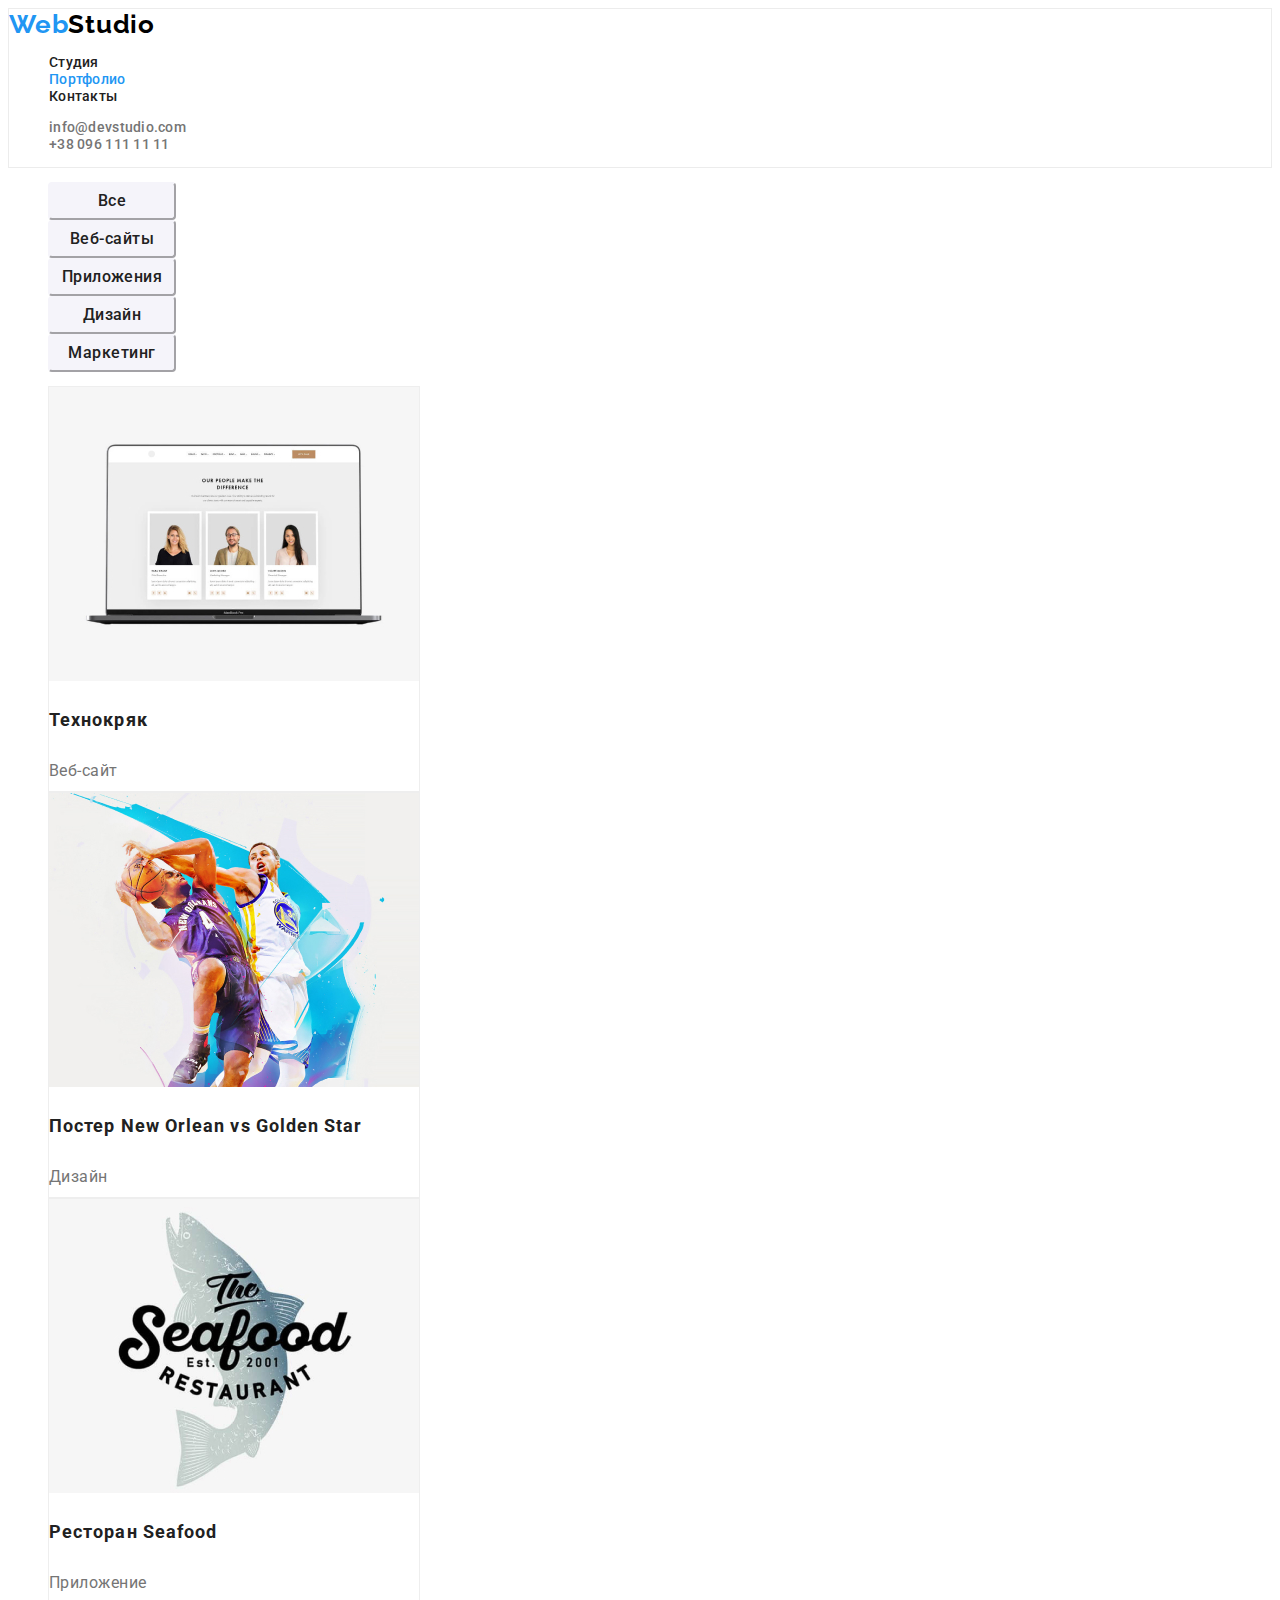
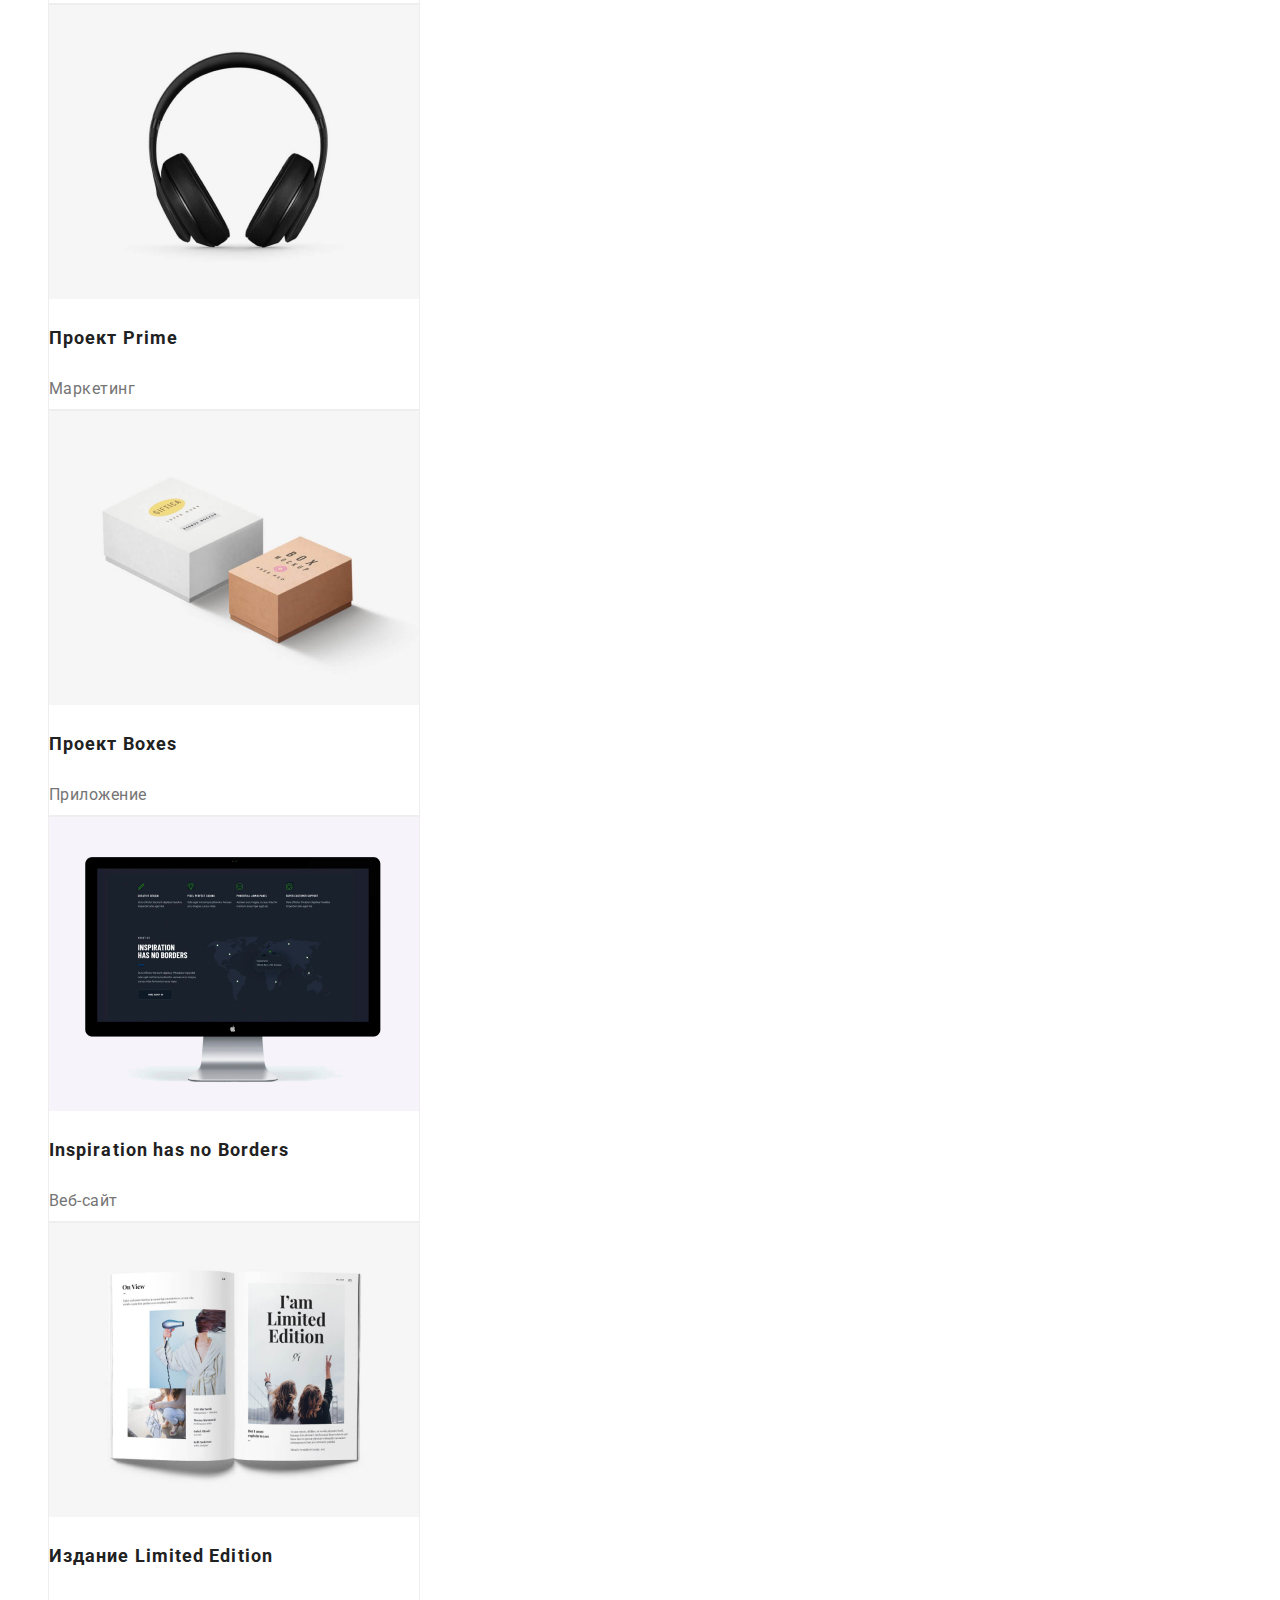
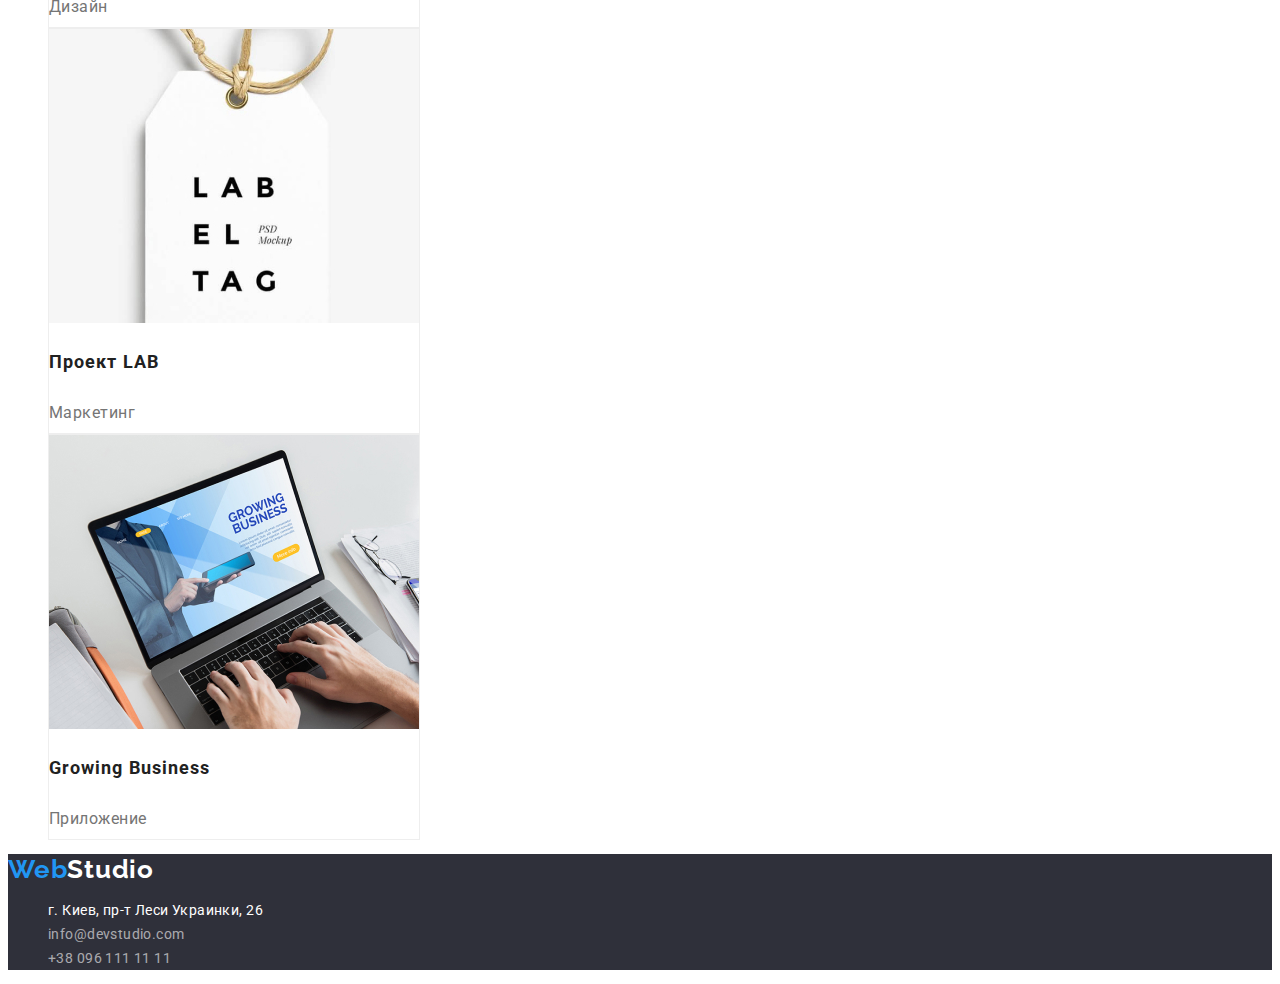
==== potfolio.html @ e9eed3c4 "created repository for homework#3" ====
<!DOCTYPE html>
<html lang="ru">
<head>
    <meta charset="UTF-8">
    <meta http-equiv="X-UA-Compatible" content="IE=edge">
    <meta name="viewport" content="width=device-width, initial-scale=1.0">
    <title>Document_portfolio</title>
    <link rel="preconnect" href="https://fonts.googleapis.com">
<link rel="preconnect" href="https://fonts.gstatic.com" crossorigin>
<link href="https://fonts.googleapis.com/css2?family=Raleway:wght@700&family=Roboto:wght@400;500;700;900&display=swap" rel="stylesheet">
<link rel="stylesheet" href="css/styles.css">
</head>
<body>
     <header class="header">
           <!-- main navigation -->
        <nav>
           <a class="logo" href="./index.html">Web<span class="logostudio">Studio</span></a>
<ul class="site-nav">
    <li class="nav-list"><a href="./index.html" class="nav-link">Студия</a></li>
    <li class="nav-list"><a href="./potfolio.html" class="nav-link current">Портфолио</a></li>
    <li class="nav-list"><a href="#" class="nav-link">Контакты</a></li>
</ul>
</nav>
<!-- contact navigation -->
<ul class="contact-nav"> 
    <li class="contact-list"><a href="mailto:info@devstudio.com" class="contact-link">info@devstudio.com</a></li>
    <li class="contact-list"><a href="tel:+380961111111" class="contact-link">+38 096 111 11 11</a></li>
</ul>
    </header> 
    <main>
     <!-- Services buttons -->
     <section class="buttons">
         <h2 class="visually-hidden">Меню кнопок</h2>
                  <ul class="buttons-list">
            <li class="buttons-item"><button type="button" class="button-about">Все</button></li>
            <li class="buttons-item"><button type="button" class="button-about">Веб-сайты</button></li>
            <li class="buttons-item"><button type="button" class="button-about">Приложения</button></li>
            <li class="buttons-item"><button type="button" class="button-about">Дизайн</button></li>
            <li class="buttons-item"><button type="button" class="button-about">Маркетинг</button></li>
        </ul>
        </section>
         <!--examples block-->
    <section class="samples">
            <h2 class="visually-hidden">Примеры работ</h2>
            <ul class="samples-list">
                <li class="samples-item">
                    <img src="./images/potfolio_images/technokryak.jpg" 
                    alt="веь-сайт технокряк"
                    width="370"
                    height="294">
                    <h3 class="samples-title">Технокряк</h3>
                    <p class="samples-par">Веб-сайт</p>
                </li>
                <li class="samples-item">
                    <img src="./images/potfolio_images/poster_new_orlean.jpg" 
                    alt="Дизайн Постер New Orlean vs Golden Star"
                    width="370"
                    height="294">
                    <h3 class="samples-title">Постер New Orlean vs Golden Star</h3>
                    <p class="samples-par">Дизайн</p>
                </li>
                <li class="samples-item">
                    <img src="./images/potfolio_images/restauraunt_seafood.jpg" 
                    alt="Приложение Ресторан Seafood"
                    width="370"
                    height="294">
                    <h3 class="samples-title">Ресторан Seafood</h3>
                    <p class="samples-par">Приложение</p>
                </li>
                <li class="samples-item">
                    <img src="./images/potfolio_images/project_prime.jpg" 
                    alt="Маркетинг Проект Prime"
                    width="370"
                    height="294">
                    <h3 class="samples-title">Проект Prime</h3>
                    <p class="samples-par">Маркетинг</p>
                </li>
                   <li class="samples-item">
                    <img src="./images/potfolio_images/projects_boxes.jpg" 
                    alt="Приложение Проект Boxes"
                    width="370"
                    height="294">
                    <h3 class="samples-title">Проект Boxes</h3>
                    <p class="samples-par">Приложение</p>
                </li>
                <li class="samples-item">
                    <img src="./images/potfolio_images/inspiration_has_no_borders.jpg" 
                    alt="Веб-сайт Inspiration has no Borders"

                    width="370"
                    height="294">
                    <h3 class="samples-title">Inspiration has no Borders</h3>
                    <p class="samples-par">Веб-сайт</p>
                </li>
                <li class="samples-item">
                    <img src="./images/potfolio_images/limited_edition.jpg" 
                    alt="Дизайн Издание Limited Edition"
                    width="370"
                    height="294">
                    <h3 class="samples-title">Издание Limited Edition</h3>
                    <p class="samples-par">Дизайн</p>
                </li>
                <li class="samples-item">
                    <img src="./images/potfolio_images/project_lab.jpg" 
                    alt="Маркетинг Проект LAB"
                    width="370"
                    height="294">
                    <h3 class="samples-title">Проект LAB</h3>
                    <p class="samples-par">Маркетинг</p>
                </li>
                 <li class="samples-item">
                    <img src="./images/potfolio_images/growing_business.jpg" 
                    alt="Приложение Growing Business"
                    width="370"
                    height="294">
                    <h3 class="samples-title">Growing Business</h3>
                    <p class="samples-par">Приложение</p>
                </li>
            </ul>
        </section>
        </main>
    <footer class="footer">
        <a class="logo" href="./index.html">Web<span class="logostudio">Studio</span></a>
            <ul class="contacts-footer">
                <address>
    <a class="adress" href="https://goo.gl/maps/piqngm7oDQpEDh6u6" 
    target="_blank" 
    rel="noopener nofollow noreferrer">
    г. Киев, пр-т Леси Украинки, 26</a>
</address>
<li class="footer-list"><a href="mailto:info@devstudio.com" class="footer-link">info@devstudio.com</a></li>
<li class="footer-list"><a href="tel:+380961111111" class="footer-link">+38 096 111 11 11</a></li>
</ul>
    </footer>
 </body>
</html>
---- css/styles.css ----
/* Common style settings */
:root {
    --text-color-blue: #2196f3;
    --text-color-black: #212121;
    --text-color-grey: #757575;
    --color-white: #ffffff;
    --color-grey: #f5f4fa;
    --color-dark: #2f303a;
       --text-color-footer: #ffffff99;
    --logo-color-black: #000000;
    --color-hover-button:#188ce8;
}

/* hidden titles */
.visually-hidden {
  position: absolute;
  width: 1px;
  height: 1px;
  margin: -1px;
  border: 0;
  padding: 0;
  
  white-space: nowrap;
  clip-path: inset(100%);
  clip: rect(0 0 0 0);
  overflow: hidden;
}
/* Main styles */
body {
    background-color: var(--color-white);
    color: var(--text-color-black);
     font-family: Roboto, sans-serif;
  letter-spacing: 0.03em;
  font-size: 14px;
}
/* List, link, p settings */
ul{
    list-style: none;
}
a {
    text-decoration: none;
    cursor: pointer;
}
p {
    font-style: normal;
    font-weight: 400;
}
/* Logo settings in header and footer */
.logo {
    font-family: 'Raleway';
font-style: normal;
font-weight: 700;
font-size: 26px;
line-height: 1.19;
letter-spacing: 0.03em;
color: var(--text-color-blue);
}
header .logostudio {
    font-family: 'Raleway';
font-style: normal;
font-weight: 700;
font-size: 26px;
line-height: 1.19;
letter-spacing: 0.03em;
color: var(--logo-color-black);
}
footer .logostudio {
    font-family: 'Raleway';
font-style: normal;
font-weight: 700;
font-size: 26px;
line-height: 1.19;
letter-spacing: 0.03em;
color: var(--color-white);
}
/* Header, footer background */
.header {
    border: 1px solid #ECECEC;
}
.footer {
    background-color: var(--color-dark);
}
.nav-link {
    font-family: 'Roboto', sans-serif;
font-style: normal;
font-weight: 500;
font-size: 14px;
line-height: 1.14;
letter-spacing: 0.02em;
color: var(--text-color-black);
}
.contact-link {
    font-family: 'Roboto', sans-serif;
font-style: normal;
font-weight: 500;
font-size: 14px;
line-height: 1.14;
letter-spacing: 0.02em;
color: var(--text-color-grey);
}

/* Зміна кольору при наведенні та зміні фокусу */
.nav-list a:hover,
.contact-list a:hover,
.nav-list a:focus,
.contact-list a:focus,
.footer-link:hover,
.footer-link:focus,
.adress:hover,
.adress:focus {
    color: var(--text-color-blue);
}
/* Налаштування секції hero */
.hero {
    background-color: var(--color-dark);
    border: 1px solid #ECECEC
}
.hero-title {
    font-family: 'Roboto';
font-style: normal;
font-weight: 900;
font-size: 44px;
line-height: 1.45;
text-align: center;
letter-spacing: 0.06em;
text-transform: uppercase;
 color: var(--color-white);
}
/* Налаштування кнопки order */
.button-order {
background: var(--text-color-blue);
box-shadow: 0px 4px 4px rgba(0, 0, 0, 0.15);
border-radius: 4px;
color: var(--color-white);
font-family: 'Roboto';
font-style: normal;
font-weight: 700;
font-size: 16px;
line-height: 1.88;
display: flex;
align-items: center;
text-align: center;
letter-spacing: 0.06em;
cursor: pointer;
}

.button-order:hover,
.button-order:focus {
background-color: var(--color-hover-button);
}
/* Налаштування секції main */
.main-title {
    font-family: 'Roboto';
font-style: normal;
font-weight: 700;
font-size: 14px;
line-height: 1.14;
letter-spacing: 0.03em;
text-transform: uppercase;
}
.main-about {
    font-family: 'Roboto';
font-style: normal;
font-weight: 400;
font-size: 14px;
line-height: 1.71;
letter-spacing: 0.03em;
color: var(--text-color-grey);
}
/* Налаштування секції services */
.services-title {
    font-family: 'Roboto';
font-style: normal;
font-weight: 700;
font-size: 36px;
line-height: 1.17;
text-align: center;
letter-spacing: 0.03em;
}
/* Налаштування секції team */
.team {
    background-color: var(--color-grey);
}
.team-title {
    font-family: 'Roboto';
font-style: normal;
font-weight: 700;
font-size: 36px;
line-height: 1.17;
text-align: center;
letter-spacing: 0.03em;
}
.team-list {
   display: block;
    width: 270px;
height: 368px;
       box-shadow: 0px 1px 3px rgba(0, 0, 0, 0.12), 0px 1px 1px rgba(0, 0, 0, 0.14), 0px 2px 1px rgba(0, 0, 0, 0.2);
border-radius: 0px 0px 4px 4px
}
.team h3 {
    font-family: 'Roboto';
font-style: normal;
font-weight: 500;
font-size: 16px;
line-height: 1.19;
letter-spacing: 0.03em;
}
.team p {
    font-family: 'Roboto';
font-style: normal;
font-weight: 400;
font-size: 16px;
line-height: 1.19;
letter-spacing: 0.03em;
color: var(--text-color-grey);
}
.team-list {
    background-color: var(--color-white);
    text-align: center;
}

/* Налаштування footer */
.adress {
    font-family: 'Roboto';
font-style: normal;
font-weight: 400;
font-size: 14px;
line-height: 1.71;
letter-spacing: 0.03em;
color: var(--color-white);
}

.footer-link {
    font-family: 'Roboto';
font-style: normal;
font-weight: 400;
font-size: 14px;
line-height: 1.71;
letter-spacing: 0.03em;
color: var(--text-color-footer);
}
/* Поточна сторінка */
.current {
    color: var(--text-color-blue);
}
/* Налаштування сторінки портфоліо */
/* Налаштування кнопок сервісів сторінки портфоліо */
.button-about {
width: 128px;
height: 38px;
background-color: var(--color-grey);
color: var(--text-color-black);
border-radius: 4px;
border-color: var(--color-grey);
font-family: 'Roboto';
font-style: normal;
font-weight: 500;
font-size: 16px;
line-height: 1.62;
text-align: center;
letter-spacing: 0.03em;
}
.button-about:hover,
.button-about:focus {
    color: var(--color-white);
    background-color: var(--text-color-blue);
    cursor: pointer;
}
.samples-item {
    display: block;
      width: 370px;
height: 404px;
background-color: var(--color-white);
border: 1px solid #EEEEEE;
}
.samples-title {
    font-family: 'Roboto';
font-style: normal;
font-weight: 700;
font-size: 18px;
line-height: 2;
letter-spacing: 0.06em;
color: var(--text-color-black);
}

.samples-par{
font-family: 'Roboto';
font-style: normal;
font-weight: 400;
font-size: 16px;
line-height: 1.88;
letter-spacing: 0.03em;
color: var(--text-color-grey);
}
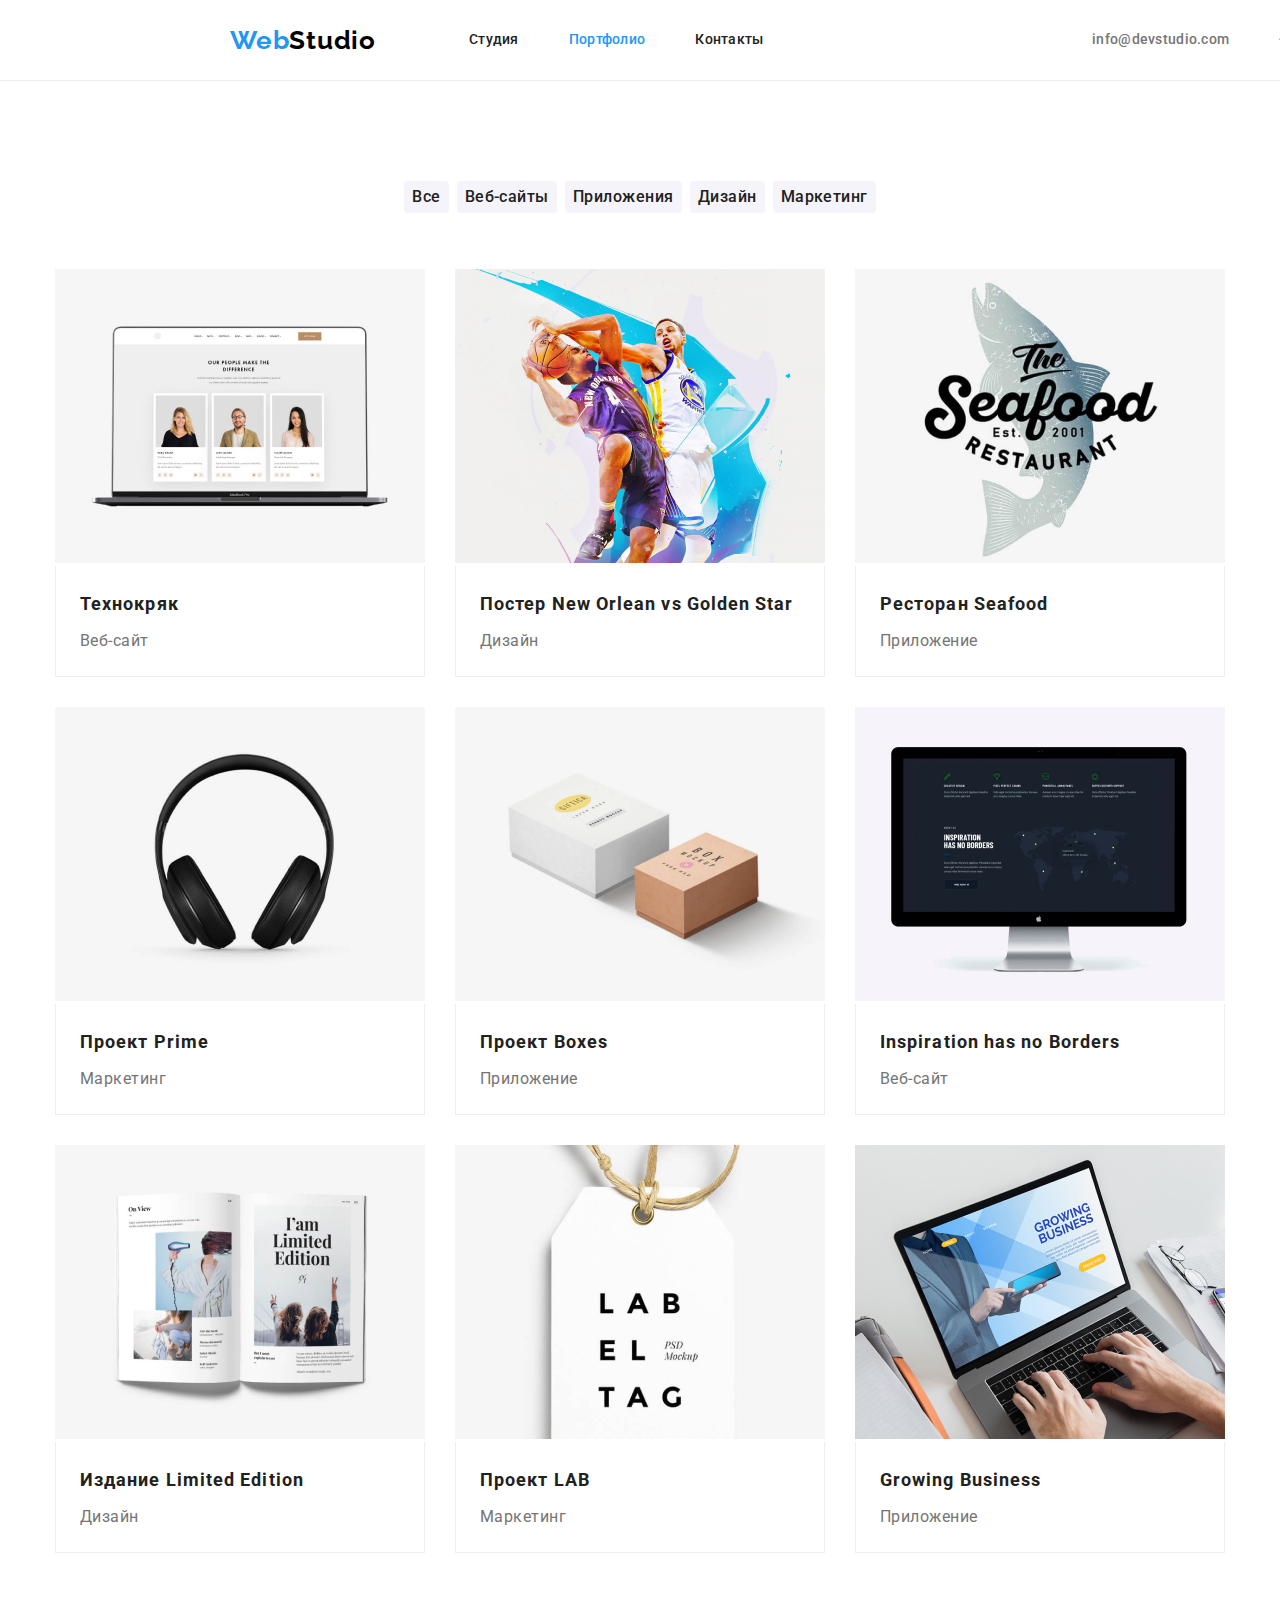
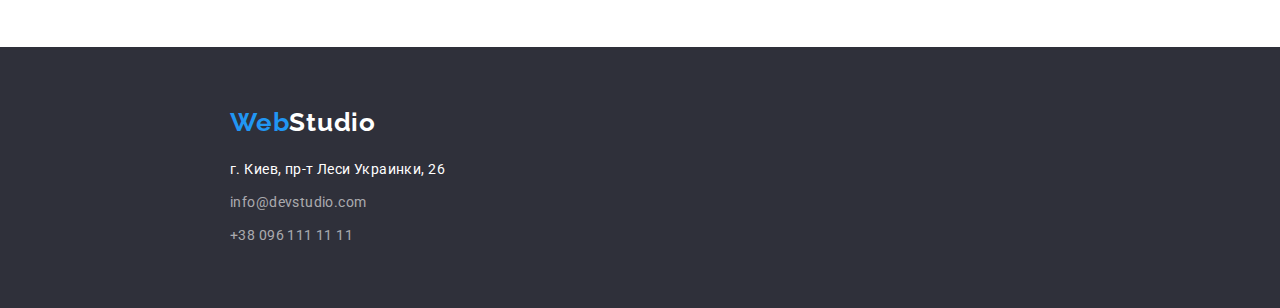
==== commit 73077fd7: "homework#3 first check" ====
--- a/potfolio.html
+++ b/potfolio.html
@@ -4,33 +4,38 @@
     <meta charset="UTF-8">
     <meta http-equiv="X-UA-Compatible" content="IE=edge">
     <meta name="viewport" content="width=device-width, initial-scale=1.0">
-    <title>Document_portfolio</title>
+    <title>WebStduio Portfolio</title>
     <link rel="preconnect" href="https://fonts.googleapis.com">
 <link rel="preconnect" href="https://fonts.gstatic.com" crossorigin>
 <link href="https://fonts.googleapis.com/css2?family=Raleway:wght@700&family=Roboto:wght@400;500;700;900&display=swap" rel="stylesheet">
+<link rel="stylesheet"
+    href="https://cdnjs.cloudflare.com/ajax/libs/modern-normalize/1.1.0/modern-normalize.min.css" />
 <link rel="stylesheet" href="css/styles.css">
 </head>
 <body>
-     <header class="header">
+           <header class="page-header">
+        <div class="container main-nav">
            <!-- main navigation -->
-        <nav>
+        <nav class="header-nav">
            <a class="logo" href="./index.html">Web<span class="logostudio">Studio</span></a>
-<ul class="site-nav">
-    <li class="nav-list"><a href="./index.html" class="nav-link">Студия</a></li>
-    <li class="nav-list"><a href="./potfolio.html" class="nav-link current">Портфолио</a></li>
-    <li class="nav-list"><a href="#" class="nav-link">Контакты</a></li>
+<ul class="nav-list"> 
+    <li class="nav-item"><a href="./index.html" class="nav-link">Студия</a></li>
+    <li class="nav-item"><a href="./potfolio.html" class="nav-link current">Портфолио</a></li>
+    <li class="nav-item"><a href="#" class="nav-link">Контакты</a></li>
 </ul>
 </nav>
 <!-- contact navigation -->
-<ul class="contact-nav"> 
-    <li class="contact-list"><a href="mailto:info@devstudio.com" class="contact-link">info@devstudio.com</a></li>
-    <li class="contact-list"><a href="tel:+380961111111" class="contact-link">+38 096 111 11 11</a></li>
+<ul class="contact-list"> 
+    <li class="contact-item"><a href="mailto:info@devstudio.com" class="contact-link">info@devstudio.com</a></li>
+    <li class="contact-item"><a href="tel:+380961111111" class="contact-link">+38 096 111 11 11</a></li>
 </ul>
+</div>
     </header> 
+     <div class="container">
     <main>
      <!-- Services buttons -->
      <section class="buttons">
-         <h2 class="visually-hidden">Меню кнопок</h2>
+                 <h2 class="visually-hidden">Меню кнопок</h2>
                   <ul class="buttons-list">
             <li class="buttons-item"><button type="button" class="button-about">Все</button></li>
             <li class="buttons-item"><button type="button" class="button-about">Веб-сайты</button></li>
@@ -38,50 +43,60 @@
             <li class="buttons-item"><button type="button" class="button-about">Дизайн</button></li>
             <li class="buttons-item"><button type="button" class="button-about">Маркетинг</button></li>
         </ul>
-        </section>
+             </section>
          <!--examples block-->
     <section class="samples">
-            <h2 class="visually-hidden">Примеры работ</h2>
+                    <h2 class="visually-hidden">Примеры работ</h2>
             <ul class="samples-list">
                 <li class="samples-item">
                     <img src="./images/potfolio_images/technokryak.jpg" 
                     alt="веь-сайт технокряк"
                     width="370"
                     height="294">
+                    <div class="samples-border">
                     <h3 class="samples-title">Технокряк</h3>
                     <p class="samples-par">Веб-сайт</p>
+                    </div>
                 </li>
                 <li class="samples-item">
                     <img src="./images/potfolio_images/poster_new_orlean.jpg" 
                     alt="Дизайн Постер New Orlean vs Golden Star"
                     width="370"
                     height="294">
+                    <div class="samples-border">
                     <h3 class="samples-title">Постер New Orlean vs Golden Star</h3>
                     <p class="samples-par">Дизайн</p>
+                    </div>
                 </li>
                 <li class="samples-item">
                     <img src="./images/potfolio_images/restauraunt_seafood.jpg" 
                     alt="Приложение Ресторан Seafood"
                     width="370"
                     height="294">
+                    <div class="samples-border">
                     <h3 class="samples-title">Ресторан Seafood</h3>
                     <p class="samples-par">Приложение</p>
+                    </div>
                 </li>
                 <li class="samples-item">
                     <img src="./images/potfolio_images/project_prime.jpg" 
                     alt="Маркетинг Проект Prime"
                     width="370"
                     height="294">
+                    <div class="samples-border">
                     <h3 class="samples-title">Проект Prime</h3>
                     <p class="samples-par">Маркетинг</p>
+                    </div>
                 </li>
                    <li class="samples-item">
                     <img src="./images/potfolio_images/projects_boxes.jpg" 
                     alt="Приложение Проект Boxes"
                     width="370"
                     height="294">
+                    <div class="samples-border">
                     <h3 class="samples-title">Проект Boxes</h3>
                     <p class="samples-par">Приложение</p>
+                    </div>
                 </li>
                 <li class="samples-item">
                     <img src="./images/potfolio_images/inspiration_has_no_borders.jpg" 
@@ -89,48 +104,61 @@
 
                     width="370"
                     height="294">
+                    <div class="samples-border">
                     <h3 class="samples-title">Inspiration has no Borders</h3>
                     <p class="samples-par">Веб-сайт</p>
+                    </div>
                 </li>
                 <li class="samples-item">
                     <img src="./images/potfolio_images/limited_edition.jpg" 
                     alt="Дизайн Издание Limited Edition"
                     width="370"
                     height="294">
+                    <div class="samples-border">
                     <h3 class="samples-title">Издание Limited Edition</h3>
                     <p class="samples-par">Дизайн</p>
+                    </div>
                 </li>
                 <li class="samples-item">
                     <img src="./images/potfolio_images/project_lab.jpg" 
                     alt="Маркетинг Проект LAB"
                     width="370"
                     height="294">
+                    <div class="samples-border">
                     <h3 class="samples-title">Проект LAB</h3>
                     <p class="samples-par">Маркетинг</p>
+                    </div>
                 </li>
                  <li class="samples-item">
                     <img src="./images/potfolio_images/growing_business.jpg" 
                     alt="Приложение Growing Business"
                     width="370"
                     height="294">
+                    <div class="samples-border">
                     <h3 class="samples-title">Growing Business</h3>
                     <p class="samples-par">Приложение</p>
+                    </div>
                 </li>
             </ul>
-        </section>
+            </section>
         </main>
-    <footer class="footer">
+        </div>
+  <footer class="footer">
+    <div class="container footer-nav">
         <a class="logo" href="./index.html">Web<span class="logostudio">Studio</span></a>
-            <ul class="contacts-footer">
+            <ul class="footer-list">
+                <li class="footer-item">
                 <address>
-    <a class="adress" href="https://goo.gl/maps/piqngm7oDQpEDh6u6" 
+                        <a class="adress" href="https://goo.gl/maps/piqngm7oDQpEDh6u6" 
     target="_blank" 
     rel="noopener nofollow noreferrer">
     г. Киев, пр-т Леси Украинки, 26</a>
 </address>
-<li class="footer-list"><a href="mailto:info@devstudio.com" class="footer-link">info@devstudio.com</a></li>
-<li class="footer-list"><a href="tel:+380961111111" class="footer-link">+38 096 111 11 11</a></li>
+</li>
+<li class="footer-item"><a href="mailto:info@devstudio.com" class="footer-link">info@devstudio.com</a></li>
+<li class="footer-item"><a href="tel:+380961111111" class="footer-link">+38 096 111 11 11</a></li>
 </ul>
+</div>
     </footer>
- </body>
+  </body>
 </html>--- a/css/styles.css
+++ b/css/styles.css
@@ -9,6 +9,13 @@
        --text-color-footer: #ffffff99;
     --logo-color-black: #000000;
     --color-hover-button:#188ce8;
+}
+.container {
+    width: 1200px;
+    margin-left: auto;
+    margin-right: auto;
+    padding-left: 15px;
+    padding-right: 15px;
 }
 
 /* hidden titles */
@@ -74,12 +81,15 @@
 color: var(--color-white);
 }
 /* Header, footer background */
-.header {
-    border: 1px solid #ECECEC;
-}
-.footer {
-    background-color: var(--color-dark);
-}
+.page-header {
+    border-bottom: 1px solid #ECECEC;
+    width: 1630px;
+    margin-left: auto;
+    margin-right: auto;
+    padding-left: 15px;
+    padding-right: 15px;
+}
+
 .nav-link {
     font-family: 'Roboto', sans-serif;
 font-style: normal;
@@ -109,12 +119,64 @@
 .adress:hover,
 .adress:focus {
     color: var(--text-color-blue);
-}
+    cursor: pointer;
+}
+/* Налаштування main-nav */
+.main-nav {
+    display: flex;
+    }
+    .header-nav {
+        display: flex;
+align-items: center;
+    }
+/* Налаштування посилань сторінок header */
+
+.nav-list {
+    display: flex;
+    margin-left: 93px;
+    padding-left: 0;
+    margin-top: 0;
+    margin-bottom: 0;
+}
+.nav-list .nav-item + .nav-item {
+        margin-left: 50px;
+        
+}
+.nav-list .nav-link {
+    padding-top: 32px;
+    padding-bottom: 32px;
+    display: block;
+    }
+/* Налаштування контактів header */
+.contact-list {
+    display: flex;
+    margin-left: auto;
+    padding-left: 0;
+    margin-top: 0;
+    margin-bottom: 0;
+}
+.contact-list .contact-item + .contact-item {
+    margin-left: 50px;   
+}
+.contact-list .contact-link {
+    padding-top: 32px;
+    padding-bottom: 32px;
+    display: block;
+}
+
+
+
 /* Налаштування секції hero */
 .hero {
     background-color: var(--color-dark);
-    border: 1px solid #ECECEC
-}
+    text-align: center;
+    width: 1630px;
+    margin-left: auto;
+    margin-right: auto;
+    padding-left: 15px;
+    padding-right: 15px;
+    margin-bottom: 94px;
+    }
 .hero-title {
     font-family: 'Roboto';
 font-style: normal;
@@ -125,6 +187,10 @@
 letter-spacing: 0.06em;
 text-transform: uppercase;
  color: var(--color-white);
+ padding-top: 200px;
+ margin-top: 0;
+ margin-bottom: 0;
+ margin-bottom: 40px;
 }
 /* Налаштування кнопки order */
 .button-order {
@@ -137,11 +203,13 @@
 font-weight: 700;
 font-size: 16px;
 line-height: 1.88;
-display: flex;
-align-items: center;
 text-align: center;
 letter-spacing: 0.06em;
 cursor: pointer;
+padding: 10px 32px;
+}
+.hero-content {
+    padding-bottom: 200px;
 }
 
 .button-order:hover,
@@ -157,6 +225,8 @@
 line-height: 1.14;
 letter-spacing: 0.03em;
 text-transform: uppercase;
+margin-top: 0;
+margin-bottom: 10px;
 }
 .main-about {
     font-family: 'Roboto';
@@ -166,6 +236,25 @@
 line-height: 1.71;
 letter-spacing: 0.03em;
 color: var(--text-color-grey);
+display: flex;
+width: 270px;
+margin-top: 0;
+margin-bottom: 0;
+}
+.main-item {
+    display: block;
+}
+.main-list {
+    display: flex;
+    padding-left: 0;
+    margin-top: 0;
+    margin-bottom: 0;
+}
+.main-list .main-item + .main-item {
+    margin-left: 30px;
+}
+.main {
+    margin-bottom: 94px;
 }
 /* Налаштування секції services */
 .services-title {
@@ -176,10 +265,36 @@
 line-height: 1.17;
 text-align: center;
 letter-spacing: 0.03em;
+margin-top: 0;
+margin-bottom: 50px;
+}
+.services-item {
+    display: flex;
+    margin-top: 0;
+    margin-bottom: 0;
+}
+.services-list {
+    display: flex;
+    margin-top: 0;
+    margin-bottom: 0;
+    padding-left: 0;
+}
+.services-list .services-item + .services-item {
+    margin-left: 30px;
+}
+.services {
+    margin-bottom: 94px;
 }
 /* Налаштування секції team */
 .team {
     background-color: var(--color-grey);
+    text-align: center;
+    width: 1630px;
+    margin-left: auto;
+    margin-right: auto;
+    padding-left: 15px;
+    padding-right: 15px;
+    margin-bottom: 0;
 }
 .team-title {
     font-family: 'Roboto';
@@ -189,13 +304,25 @@
 line-height: 1.17;
 text-align: center;
 letter-spacing: 0.03em;
-}
-.team-list {
+margin-top: 0;
+margin-bottom: 50px;
+padding-top: 94px;
+}
+.team-item {
    display: block;
     width: 270px;
-height: 368px;
        box-shadow: 0px 1px 3px rgba(0, 0, 0, 0.12), 0px 1px 1px rgba(0, 0, 0, 0.14), 0px 2px 1px rgba(0, 0, 0, 0.2);
-border-radius: 0px 0px 4px 4px
+border-radius: 0px 0px 4px 4px;
+}
+.team-list {
+    display: flex;
+    padding-left: 0;
+    margin-top: 0;
+    margin-bottom: 0;
+    padding-bottom: 94px;
+}
+.team-list .team-item + .team-item {
+    margin-left: 30px;
 }
 .team h3 {
     font-family: 'Roboto';
@@ -214,12 +341,37 @@
 letter-spacing: 0.03em;
 color: var(--text-color-grey);
 }
-.team-list {
+.team-item {
     background-color: var(--color-white);
     text-align: center;
 }
+.team-item img {
+    margin-bottom: 30px;
+}
+.team-item h3 {
+    margin-top: 0;
+    margin-bottom: 10px;
+}
+
+.team-item p {
+    margin-top: 0;
+    margin-bottom: 0;
+    padding-bottom: 30px;
+}
 
 /* Налаштування footer */
+.footer {
+    background-color: var(--color-dark);
+    width: 1630px;
+    margin-left: auto;
+    margin-right: auto;
+    padding-left: 15px;
+    padding-right: 15px;
+}
+.footer .footer-nav {
+    padding-top: 60px;
+    text-align: left;
+}
 .adress {
     font-family: 'Roboto';
 font-style: normal;
@@ -239,39 +391,110 @@
 letter-spacing: 0.03em;
 color: var(--text-color-footer);
 }
+.footer-list {
+    padding-left: 0;
+    margin-top: 0;
+    margin-bottom: 0;
+    margin-top: 20px;
+    padding-bottom: 60px;
+}
+.footer-list .footer-item:not(:last-child) {
+    margin-bottom: 9px;
+}
+.footer .logo {
+    margin-bottom: 20px;
+}
 /* Поточна сторінка */
 .current {
     color: var(--text-color-blue);
 }
 /* Налаштування сторінки портфоліо */
 /* Налаштування кнопок сервісів сторінки портфоліо */
+.buttons-list {
+    padding-left: 0;
+    margin-top: 0;
+    margin-bottom: 0;
+}
+.buttons-item {
+    display: flex;
+}
+.buttons-list {
+    display: flex;
+    justify-content: center;
+}
 .button-about {
-width: 128px;
-height: 38px;
-background-color: var(--color-grey);
-color: var(--text-color-black);
-border-radius: 4px;
-border-color: var(--color-grey);
-font-family: 'Roboto';
+ font-family: 'Roboto';
 font-style: normal;
 font-weight: 500;
 font-size: 16px;
-line-height: 1.62;
+line-height: 26px;
 text-align: center;
 letter-spacing: 0.03em;
+color: var(--text-color-black);
+ background-color: var(--color-grey);
+ border-radius: 4px;
+ border-color: transparent;
 }
 .button-about:hover,
-.button-about:focus {
+.button-about:focus,
+.button-about:active {
     color: var(--color-white);
     background-color: var(--text-color-blue);
     cursor: pointer;
-}
+  box-shadow: 0px 3px 1px rgba(0, 0, 0, 0.1), 0px 1px 2px rgba(0, 0, 0, 0.08), 0px 2px 2px rgba(0, 0, 0, 0.12);
+border-radius: 4px;
+}
+.buttons-list .buttons-item + .buttons-item {
+    margin-left: 8px;
+}
+.buttons {
+    padding-top: 100px;
+    margin-bottom: 56px;
+}
+
+
+/* Налаштування секції зразків робіт портфоліо */
+
+.samples-list {
+    padding-left: 0;
+    margin-top: 0;
+    margin-bottom: 0;
+    display: flex;
+         flex-wrap: wrap;
+  }
+ 
+  .samples-list h3, .samples-list p {
+    margin-top: 0;
+    margin-bottom: 0;
+    padding-left: 24px;
+}
+.samples-item h3 {
+    margin-bottom: 4px;
+    padding-top: 20px;
+    }
+   
+    .samples-item p {
+        padding-bottom: 20px;
+       
+       }
+       .samples-border {
+ border-left: 1px solid #EEEEEE;
+ border-bottom: 1px solid #EEEEEE;
+ border-right: 1px solid #EEEEEE;
+        }
 .samples-item {
     display: block;
       width: 370px;
-height: 404px;
 background-color: var(--color-white);
-border: 1px solid #EEEEEE;
+margin-right: 30px;
+margin-bottom: 30px;
+}
+
+.samples-item.samples-item:nth-child(3n){
+    margin-right: 0;
+}
+.samples-item:nth-last-child(-n+3){
+    margin-bottom: 0;
 }
 .samples-title {
     font-family: 'Roboto';
@@ -291,4 +514,10 @@
 line-height: 1.88;
 letter-spacing: 0.03em;
 color: var(--text-color-grey);
+}
+.samples {
+    padding-bottom: 94px;
+}
+.samples-item:hover{
+    cursor: pointer;
 }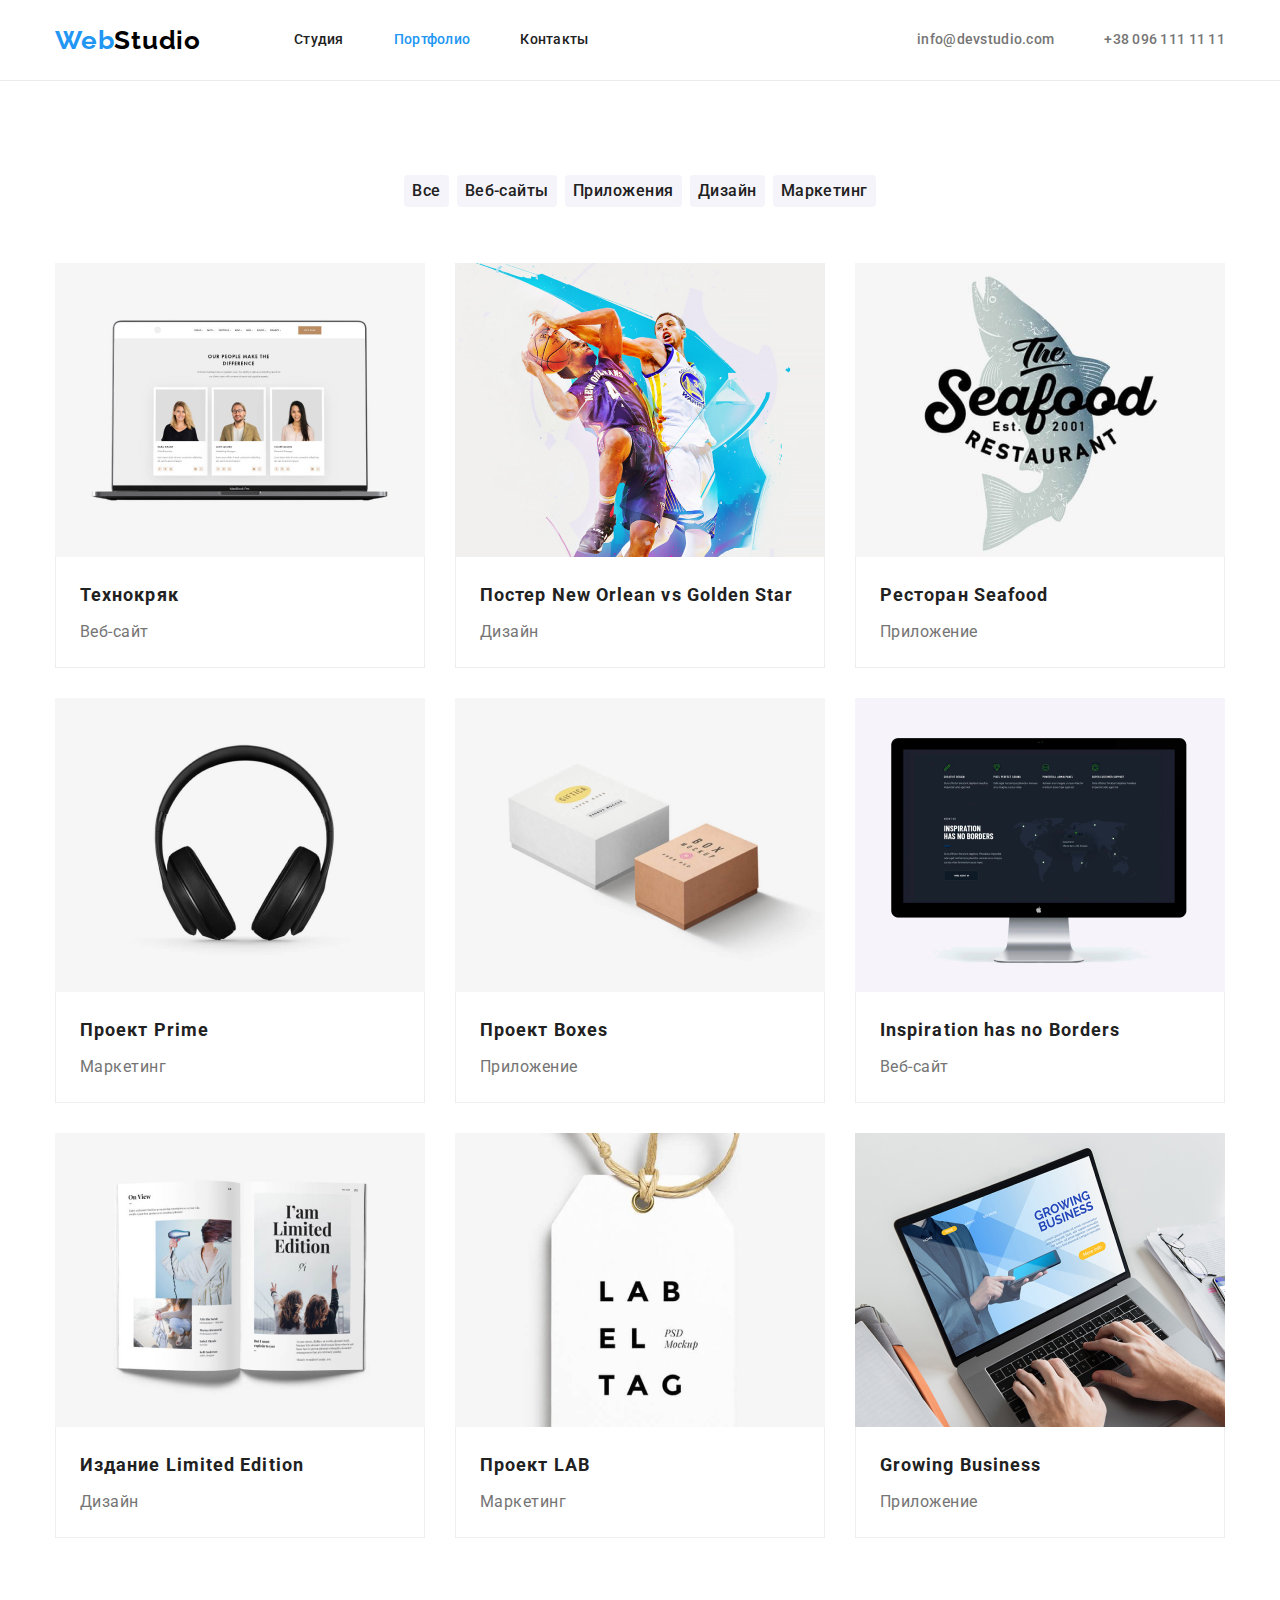
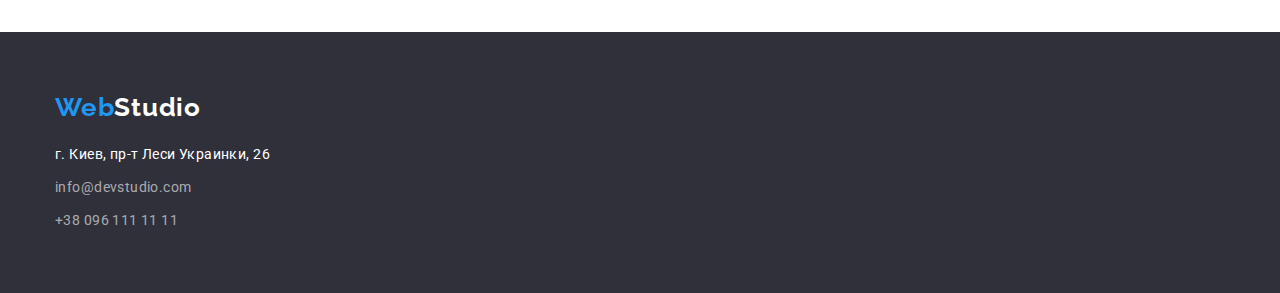
==== commit cf141ddc: "homework#3 2nd check" ====
--- a/potfolio.html
+++ b/potfolio.html
@@ -17,15 +17,15 @@
         <div class="container main-nav">
            <!-- main navigation -->
         <nav class="header-nav">
-           <a class="logo" href="./index.html">Web<span class="logostudio">Studio</span></a>
-<ul class="nav-list"> 
+           <a class="logo link" href="./index.html">Web<span class="logostudio">Studio</span></a>
+<ul class="nav-list list"> 
     <li class="nav-item"><a href="./index.html" class="nav-link">Студия</a></li>
     <li class="nav-item"><a href="./potfolio.html" class="nav-link current">Портфолио</a></li>
     <li class="nav-item"><a href="#" class="nav-link">Контакты</a></li>
 </ul>
 </nav>
 <!-- contact navigation -->
-<ul class="contact-list"> 
+<ul class="contact-list list"> 
     <li class="contact-item"><a href="mailto:info@devstudio.com" class="contact-link">info@devstudio.com</a></li>
     <li class="contact-item"><a href="tel:+380961111111" class="contact-link">+38 096 111 11 11</a></li>
 </ul>
@@ -34,25 +34,21 @@
      <div class="container">
     <main>
      <!-- Services buttons -->
-     <section class="buttons">
-                 <h2 class="visually-hidden">Меню кнопок</h2>
-                  <ul class="buttons-list">
+     <section class="samples-block">
+                 <h2 class="visually-hidden">Референс-работы</h2>
+                  <ul class="buttons-list list">
             <li class="buttons-item"><button type="button" class="button-about">Все</button></li>
             <li class="buttons-item"><button type="button" class="button-about">Веб-сайты</button></li>
             <li class="buttons-item"><button type="button" class="button-about">Приложения</button></li>
             <li class="buttons-item"><button type="button" class="button-about">Дизайн</button></li>
             <li class="buttons-item"><button type="button" class="button-about">Маркетинг</button></li>
         </ul>
-             </section>
-         <!--examples block-->
-    <section class="samples">
-                    <h2 class="visually-hidden">Примеры работ</h2>
-            <ul class="samples-list">
+              <!--examples block-->
+            <ul class="samples-list list">
                 <li class="samples-item">
                     <img src="./images/potfolio_images/technokryak.jpg" 
                     alt="веь-сайт технокряк"
-                    width="370"
-                    height="294">
+                    width="370">
                     <div class="samples-border">
                     <h3 class="samples-title">Технокряк</h3>
                     <p class="samples-par">Веб-сайт</p>
@@ -61,9 +57,8 @@
                 <li class="samples-item">
                     <img src="./images/potfolio_images/poster_new_orlean.jpg" 
                     alt="Дизайн Постер New Orlean vs Golden Star"
-                    width="370"
-                    height="294">
-                    <div class="samples-border">
+                    width="370">
+                                       <div class="samples-border">
                     <h3 class="samples-title">Постер New Orlean vs Golden Star</h3>
                     <p class="samples-par">Дизайн</p>
                     </div>
@@ -71,8 +66,7 @@
                 <li class="samples-item">
                     <img src="./images/potfolio_images/restauraunt_seafood.jpg" 
                     alt="Приложение Ресторан Seafood"
-                    width="370"
-                    height="294">
+                    width="370">
                     <div class="samples-border">
                     <h3 class="samples-title">Ресторан Seafood</h3>
                     <p class="samples-par">Приложение</p>
@@ -81,8 +75,7 @@
                 <li class="samples-item">
                     <img src="./images/potfolio_images/project_prime.jpg" 
                     alt="Маркетинг Проект Prime"
-                    width="370"
-                    height="294">
+                    width="370">
                     <div class="samples-border">
                     <h3 class="samples-title">Проект Prime</h3>
                     <p class="samples-par">Маркетинг</p>
@@ -91,8 +84,7 @@
                    <li class="samples-item">
                     <img src="./images/potfolio_images/projects_boxes.jpg" 
                     alt="Приложение Проект Boxes"
-                    width="370"
-                    height="294">
+                    width="370">
                     <div class="samples-border">
                     <h3 class="samples-title">Проект Boxes</h3>
                     <p class="samples-par">Приложение</p>
@@ -101,9 +93,7 @@
                 <li class="samples-item">
                     <img src="./images/potfolio_images/inspiration_has_no_borders.jpg" 
                     alt="Веб-сайт Inspiration has no Borders"
-
-                    width="370"
-                    height="294">
+                    width="370">
                     <div class="samples-border">
                     <h3 class="samples-title">Inspiration has no Borders</h3>
                     <p class="samples-par">Веб-сайт</p>
@@ -112,8 +102,7 @@
                 <li class="samples-item">
                     <img src="./images/potfolio_images/limited_edition.jpg" 
                     alt="Дизайн Издание Limited Edition"
-                    width="370"
-                    height="294">
+                    width="370">
                     <div class="samples-border">
                     <h3 class="samples-title">Издание Limited Edition</h3>
                     <p class="samples-par">Дизайн</p>
@@ -122,8 +111,7 @@
                 <li class="samples-item">
                     <img src="./images/potfolio_images/project_lab.jpg" 
                     alt="Маркетинг Проект LAB"
-                    width="370"
-                    height="294">
+                    width="370">
                     <div class="samples-border">
                     <h3 class="samples-title">Проект LAB</h3>
                     <p class="samples-par">Маркетинг</p>
@@ -132,8 +120,7 @@
                  <li class="samples-item">
                     <img src="./images/potfolio_images/growing_business.jpg" 
                     alt="Приложение Growing Business"
-                    width="370"
-                    height="294">
+                    width="370">
                     <div class="samples-border">
                     <h3 class="samples-title">Growing Business</h3>
                     <p class="samples-par">Приложение</p>
@@ -145,19 +132,20 @@
         </div>
   <footer class="footer">
     <div class="container footer-nav">
-        <a class="logo" href="./index.html">Web<span class="logostudio">Studio</span></a>
-            <ul class="footer-list">
+        <a class="logo link" href="./index.html">Web<span class="logostudio">Studio</span></a>
+          <address>
+            <ul class="footer-list list">
                 <li class="footer-item">
-                <address>
-                        <a class="adress" href="https://goo.gl/maps/piqngm7oDQpEDh6u6" 
+                                            <a class="adress link" href="https://goo.gl/maps/piqngm7oDQpEDh6u6" 
     target="_blank" 
     rel="noopener nofollow noreferrer">
     г. Киев, пр-т Леси Украинки, 26</a>
+
+</li>
+<li class="footer-item"><a href="mailto:info@devstudio.com" class="footer-link link">info@devstudio.com</a></li>
+<li class="footer-item"><a href="tel:+380961111111" class="footer-link link">+38 096 111 11 11</a></li>
+</ul>
 </address>
-</li>
-<li class="footer-item"><a href="mailto:info@devstudio.com" class="footer-link">info@devstudio.com</a></li>
-<li class="footer-item"><a href="tel:+380961111111" class="footer-link">+38 096 111 11 11</a></li>
-</ul>
 </div>
     </footer>
   </body>
--- a/css/styles.css
+++ b/css/styles.css
@@ -12,10 +12,38 @@
 }
 .container {
     width: 1200px;
-    margin-left: auto;
-    margin-right: auto;
-    padding-left: 15px;
-    padding-right: 15px;
+   margin: 0 auto;
+    padding: 0 15px;
+}
+h1, h2, h3, h4, h5, h6,
+p {
+    margin: 0;
+    font-style: normal;
+    font-weight: 400;
+}
+img {
+    display: block;
+    max-width: 100%;
+    height: auto;
+}
+address {
+    font-style: normal;
+}
+section {
+    padding-top: 94px;
+    padding-bottom: 94px;
+}
+.list {
+    list-style: none;
+    padding-left: 0;
+    margin: 0;
+  }
+.link {
+    text-decoration: none;
+    cursor: pointer;
+}
+a {
+    text-decoration: none;
 }
 
 /* hidden titles */
@@ -41,17 +69,7 @@
   font-size: 14px;
 }
 /* List, link, p settings */
-ul{
-    list-style: none;
-}
-a {
-    text-decoration: none;
-    cursor: pointer;
-}
-p {
-    font-style: normal;
-    font-weight: 400;
-}
+
 /* Logo settings in header and footer */
 .logo {
     font-family: 'Raleway';
@@ -83,12 +101,7 @@
 /* Header, footer background */
 .page-header {
     border-bottom: 1px solid #ECECEC;
-    width: 1630px;
-    margin-left: auto;
-    margin-right: auto;
-    padding-left: 15px;
-    padding-right: 15px;
-}
+   }
 
 .nav-link {
     font-family: 'Roboto', sans-serif;
@@ -124,6 +137,7 @@
 /* Налаштування main-nav */
 .main-nav {
     display: flex;
+    align-items: center;
     }
     .header-nav {
         display: flex;
@@ -134,9 +148,6 @@
 .nav-list {
     display: flex;
     margin-left: 93px;
-    padding-left: 0;
-    margin-top: 0;
-    margin-bottom: 0;
 }
 .nav-list .nav-item + .nav-item {
         margin-left: 50px;
@@ -151,9 +162,6 @@
 .contact-list {
     display: flex;
     margin-left: auto;
-    padding-left: 0;
-    margin-top: 0;
-    margin-bottom: 0;
 }
 .contact-list .contact-item + .contact-item {
     margin-left: 50px;   
@@ -170,12 +178,14 @@
 .hero {
     background-color: var(--color-dark);
     text-align: center;
-    width: 1630px;
-    margin-left: auto;
-    margin-right: auto;
-    padding-left: 15px;
-    padding-right: 15px;
-    margin-bottom: 94px;
+    padding-top: 200px;
+    padding-bottom: 200px;
+    /* width: 1630px; */
+    /* margin-left: auto; */
+    /* margin-right: auto; */
+    /* padding-left: 15px; */
+    /* padding-right: 15px; */
+    /* margin-bottom: 94px; */
     }
 .hero-title {
     font-family: 'Roboto';
@@ -186,11 +196,8 @@
 text-align: center;
 letter-spacing: 0.06em;
 text-transform: uppercase;
- color: var(--color-white);
- padding-top: 200px;
- margin-top: 0;
- margin-bottom: 0;
- margin-bottom: 40px;
+color: var(--color-white);
+margin-bottom: 30px;
 }
 /* Налаштування кнопки order */
 .button-order {
@@ -208,9 +215,6 @@
 cursor: pointer;
 padding: 10px 32px;
 }
-.hero-content {
-    padding-bottom: 200px;
-}
 
 .button-order:hover,
 .button-order:focus {
@@ -225,7 +229,6 @@
 line-height: 1.14;
 letter-spacing: 0.03em;
 text-transform: uppercase;
-margin-top: 0;
 margin-bottom: 10px;
 }
 .main-about {
@@ -238,23 +241,13 @@
 color: var(--text-color-grey);
 display: flex;
 width: 270px;
-margin-top: 0;
-margin-bottom: 0;
-}
-.main-item {
-    display: block;
-}
+}
+
 .main-list {
     display: flex;
-    padding-left: 0;
-    margin-top: 0;
-    margin-bottom: 0;
-}
+ }
 .main-list .main-item + .main-item {
     margin-left: 30px;
-}
-.main {
-    margin-bottom: 94px;
 }
 /* Налаштування секції services */
 .services-title {
@@ -265,62 +258,41 @@
 line-height: 1.17;
 text-align: center;
 letter-spacing: 0.03em;
-margin-top: 0;
 margin-bottom: 50px;
 }
 .services-item {
     display: flex;
-    margin-top: 0;
-    margin-bottom: 0;
 }
 .services-list {
     display: flex;
-    margin-top: 0;
-    margin-bottom: 0;
-    padding-left: 0;
-}
+  }
 .services-list .services-item + .services-item {
     margin-left: 30px;
 }
 .services {
-    margin-bottom: 94px;
+    padding-top: 0;
 }
 /* Налаштування секції team */
 .team {
     background-color: var(--color-grey);
     text-align: center;
-    width: 1630px;
-    margin-left: auto;
-    margin-right: auto;
-    padding-left: 15px;
-    padding-right: 15px;
-    margin-bottom: 0;
-}
+ }
 .team-title {
-    font-family: 'Roboto';
-font-style: normal;
 font-weight: 700;
 font-size: 36px;
 line-height: 1.17;
 text-align: center;
 letter-spacing: 0.03em;
-margin-top: 0;
 margin-bottom: 50px;
-padding-top: 94px;
 }
 .team-item {
    display: block;
-    width: 270px;
-       box-shadow: 0px 1px 3px rgba(0, 0, 0, 0.12), 0px 1px 1px rgba(0, 0, 0, 0.14), 0px 2px 1px rgba(0, 0, 0, 0.2);
+   box-shadow: 0px 1px 3px rgba(0, 0, 0, 0.12), 0px 1px 1px rgba(0, 0, 0, 0.14), 0px 2px 1px rgba(0, 0, 0, 0.2);
 border-radius: 0px 0px 4px 4px;
 }
 .team-list {
     display: flex;
-    padding-left: 0;
-    margin-top: 0;
-    margin-bottom: 0;
-    padding-bottom: 94px;
-}
+  }
 .team-list .team-item + .team-item {
     margin-left: 30px;
 }
@@ -345,33 +317,22 @@
     background-color: var(--color-white);
     text-align: center;
 }
-.team-item img {
-    margin-bottom: 30px;
-}
+
 .team-item h3 {
-    margin-top: 0;
-    margin-bottom: 10px;
-}
-
-.team-item p {
-    margin-top: 0;
-    margin-bottom: 0;
-    padding-bottom: 30px;
+     margin-bottom: 10px;
+}
+.teammate {
+padding-top: 30px;
+padding-bottom: 30px;
 }
 
 /* Налаштування footer */
 .footer {
     background-color: var(--color-dark);
-    width: 1630px;
-    margin-left: auto;
-    margin-right: auto;
-    padding-left: 15px;
-    padding-right: 15px;
-}
-.footer .footer-nav {
     padding-top: 60px;
-    text-align: left;
-}
+    padding-bottom: 60px;
+}
+
 .adress {
     font-family: 'Roboto';
 font-style: normal;
@@ -392,12 +353,8 @@
 color: var(--text-color-footer);
 }
 .footer-list {
-    padding-left: 0;
-    margin-top: 0;
-    margin-bottom: 0;
     margin-top: 20px;
-    padding-bottom: 60px;
-}
+ }
 .footer-list .footer-item:not(:last-child) {
     margin-bottom: 9px;
 }
@@ -411,23 +368,16 @@
 /* Налаштування сторінки портфоліо */
 /* Налаштування кнопок сервісів сторінки портфоліо */
 .buttons-list {
-    padding-left: 0;
-    margin-top: 0;
-    margin-bottom: 0;
-}
-.buttons-item {
-    display: flex;
-}
-.buttons-list {
     display: flex;
     justify-content: center;
+    margin-bottom: 56px;
 }
 .button-about {
  font-family: 'Roboto';
 font-style: normal;
 font-weight: 500;
 font-size: 16px;
-line-height: 26px;
+line-height: 1.63;
 text-align: center;
 letter-spacing: 0.03em;
 color: var(--text-color-black);
@@ -447,45 +397,29 @@
 .buttons-list .buttons-item + .buttons-item {
     margin-left: 8px;
 }
-.buttons {
-    padding-top: 100px;
-    margin-bottom: 56px;
-}
+
 
 
 /* Налаштування секції зразків робіт портфоліо */
 
 .samples-list {
-    padding-left: 0;
-    margin-top: 0;
-    margin-bottom: 0;
-    display: flex;
-         flex-wrap: wrap;
+    display: flex;
+    flex-wrap: wrap;
   }
  
-  .samples-list h3, .samples-list p {
-    margin-top: 0;
-    margin-bottom: 0;
-    padding-left: 24px;
-}
-.samples-item h3 {
+ .samples-item h3 {
     margin-bottom: 4px;
-    padding-top: 20px;
     }
    
-    .samples-item p {
-        padding-bottom: 20px;
-       
-       }
+
        .samples-border {
+        padding: 20px 24px;
  border-left: 1px solid #EEEEEE;
  border-bottom: 1px solid #EEEEEE;
  border-right: 1px solid #EEEEEE;
         }
 .samples-item {
-    display: block;
-      width: 370px;
-background-color: var(--color-white);
+  background-color: var(--color-white);
 margin-right: 30px;
 margin-bottom: 30px;
 }
@@ -515,9 +449,7 @@
 letter-spacing: 0.03em;
 color: var(--text-color-grey);
 }
-.samples {
-    padding-bottom: 94px;
-}
+
 .samples-item:hover{
     cursor: pointer;
 }